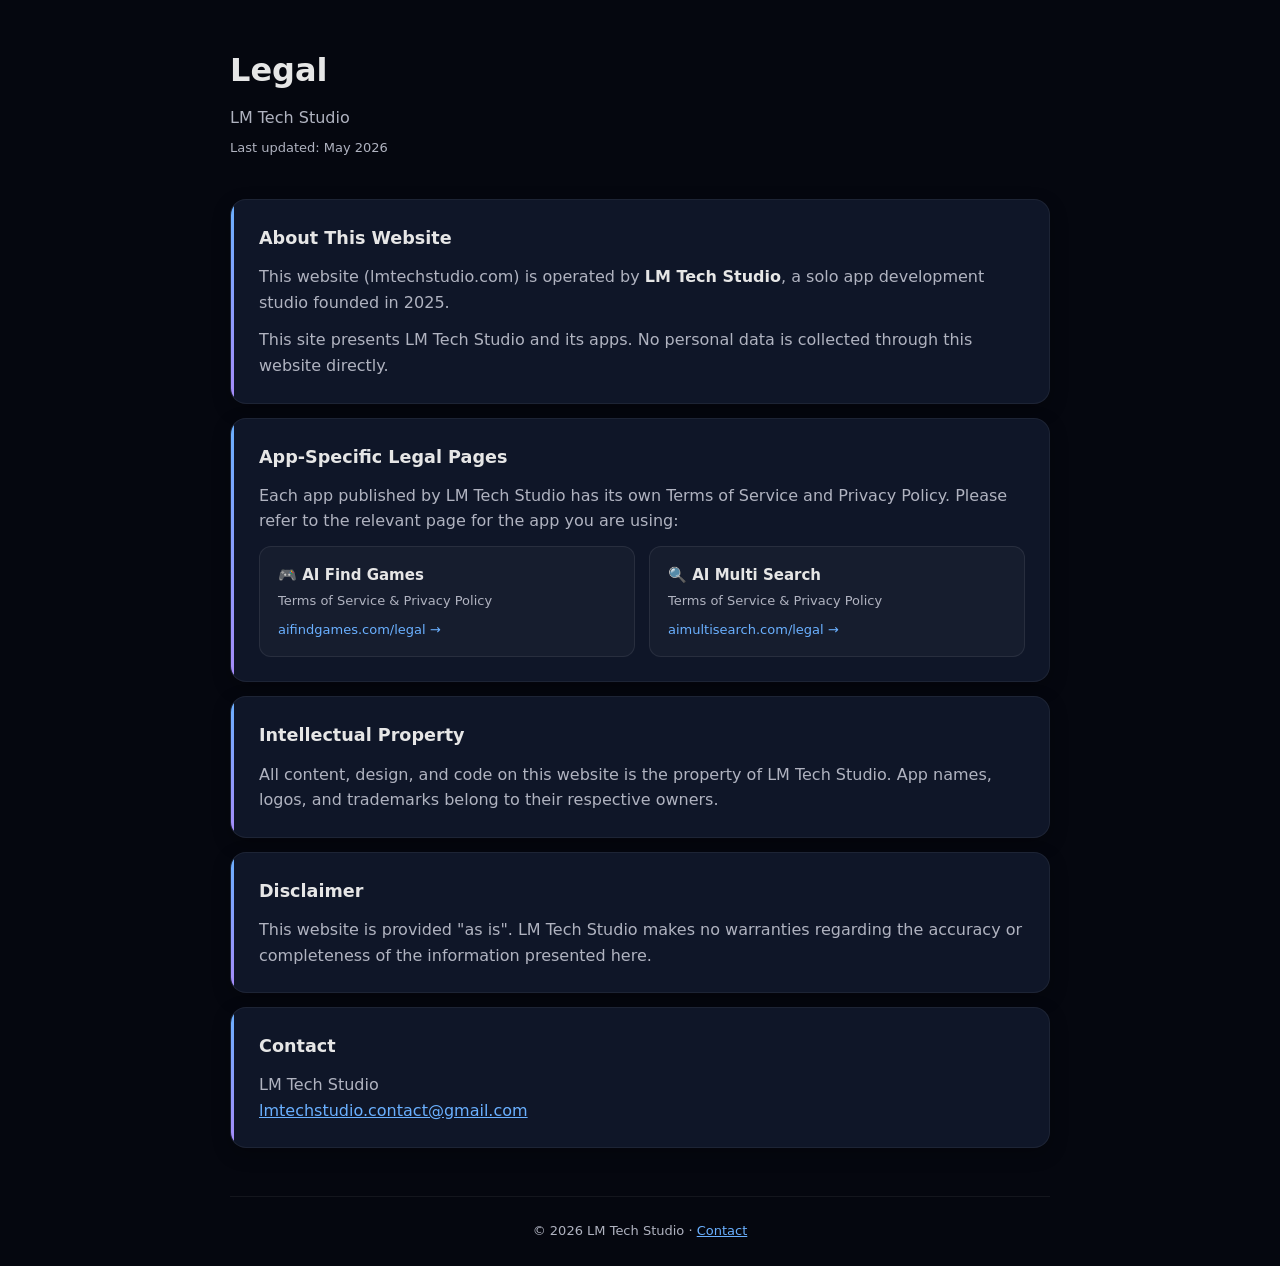
==== legal.html @ 690cc5b6 "Create legal.html" ====
<!DOCTYPE html>
<html lang="en">
<head>
<meta charset="UTF-8"/>
<meta name="viewport" content="width=device-width, initial-scale=1.0"/>
<title>LM Tech Studio – Legal</title>
<style>
:root{
  --bg:#05070f;
  --card:#0f1628;
  --text:#e6e6e6;
  --muted:#b0b3c0;
  --radius:16px;
  --line:rgba(255,255,255,0.06);
  --accent1:#6ab0ff;
  --accent2:#a78bfa;
}
body{
  margin:0;
  padding:24px;
  background:var(--bg);
  color:var(--text);
  font-family:system-ui,-apple-system,BlinkMacSystemFont,"Segoe UI",Roboto,Arial,sans-serif;
  line-height:1.6;
}
.container{
  max-width:820px;
  margin:0 auto;
}
h1{
  font-size:2rem;
  margin-bottom:8px;
}
.subtitle{
  color:var(--muted);
  margin-bottom:8px;
}
.updated{
  font-size:13px;
  color:var(--muted);
  margin-bottom:40px;
}
.card{
  background:var(--card);
  border-radius:var(--radius);
  border:1px solid var(--line);
  box-shadow:0 6px 18px rgba(0,0,0,0.25);
  overflow:hidden;
  position:relative;
  padding:24px 24px 24px 28px;
  margin-bottom:14px;
}
.card::before{
  content:"";
  position:absolute;
  left:0;
  top:0;
  height:100%;
  width:3px;
  background:linear-gradient(180deg,var(--accent1),var(--accent2));
}
h2{
  font-size:1.1rem;
  margin:0 0 12px;
  color:var(--text);
}
p{
  color:var(--muted);
  margin:0 0 12px;
}
p:last-child{ margin-bottom:0; }
strong{ color:var(--text); }
a{ color:var(--accent1); }

/* App links cards */
.app-links{
  display:grid;
  grid-template-columns:repeat(2, 1fr);
  gap:14px;
  margin-top:8px;
}
.app-link-card{
  background:rgba(255,255,255,0.03);
  border:1px solid rgba(255,255,255,0.08);
  border-radius:12px;
  padding:16px 18px;
  text-decoration:none;
  color:var(--text);
  transition:background 0.2s ease, border-color 0.2s ease;
  display:block;
}
.app-link-card:hover{
  background:rgba(255,255,255,0.06);
  border-color:rgba(255,255,255,0.15);
}
.app-link-card .app-name{
  font-weight:600;
  font-size:15px;
  margin-bottom:4px;
  color:var(--text);
}
.app-link-card .app-desc{
  font-size:13px;
  color:var(--muted);
}
.app-link-card .app-arrow{
  font-size:13px;
  color:var(--accent1);
  margin-top:8px;
  display:block;
}

.divider{
  border:none;
  border-top:1px solid var(--line);
  margin:40px 0;
}
.section-title{
  font-size:1.5rem;
  font-weight:700;
  margin:0 0 20px;
}
.updated-small{
  font-size:13px;
  color:var(--muted);
  margin-bottom:24px;
}

footer{
  margin-top:48px;
  padding-top:24px;
  border-top:1px solid var(--line);
  font-size:13px;
  color:var(--muted);
  text-align:center;
}
footer a{ color:var(--accent1); }

@media(max-width:600px){
  body{padding:18px;}
  h1{font-size:1.7rem;}
  .app-links{grid-template-columns:1fr;}
}
</style>
</head>
<body>
<div class="container">

  <h1>Legal</h1>
  <p class="subtitle">LM Tech Studio</p>
  <p class="updated">Last updated: May 2026</p>

  <!-- ── WEBSITE ─────────────────────────────────────────────────────────── -->
  <div class="card">
    <h2>About This Website</h2>
    <p>This website (lmtechstudio.com) is operated by <strong>LM Tech Studio</strong>, a solo app development studio founded in 2025.</p>
    <p>This site presents LM Tech Studio and its apps. No personal data is collected through this website directly.</p>
  </div>

  <div class="card">
    <h2>App-Specific Legal Pages</h2>
    <p>Each app published by LM Tech Studio has its own Terms of Service and Privacy Policy. Please refer to the relevant page for the app you are using:</p>
    <div class="app-links">
      <a class="app-link-card" href="https://aifindgames.com/legal.html" target="_blank" rel="noopener noreferrer">
        <div class="app-name">🎮 AI Find Games</div>
        <div class="app-desc">Terms of Service &amp; Privacy Policy</div>
        <span class="app-arrow">aifindgames.com/legal →</span>
      </a>
      <a class="app-link-card" href="https://aimultisearch.com/legal.html" target="_blank" rel="noopener noreferrer">
        <div class="app-name">🔍 AI Multi Search</div>
        <div class="app-desc">Terms of Service &amp; Privacy Policy</div>
        <span class="app-arrow">aimultisearch.com/legal →</span>
      </a>
    </div>
  </div>

  <div class="card">
    <h2>Intellectual Property</h2>
    <p>All content, design, and code on this website is the property of LM Tech Studio. App names, logos, and trademarks belong to their respective owners.</p>
  </div>

  <div class="card">
    <h2>Disclaimer</h2>
    <p>This website is provided "as is". LM Tech Studio makes no warranties regarding the accuracy or completeness of the information presented here.</p>
  </div>

  <div class="card">
    <h2>Contact</h2>
    <p>LM Tech Studio<br/>
    <a href="mailto:lmtechstudio.contact@gmail.com">lmtechstudio.contact@gmail.com</a></p>
  </div>

  <footer>
    © 2026 LM Tech Studio ·
    <a href="mailto:lmtechstudio.contact@gmail.com">Contact</a>
  </footer>

</div>
</body>
</html>
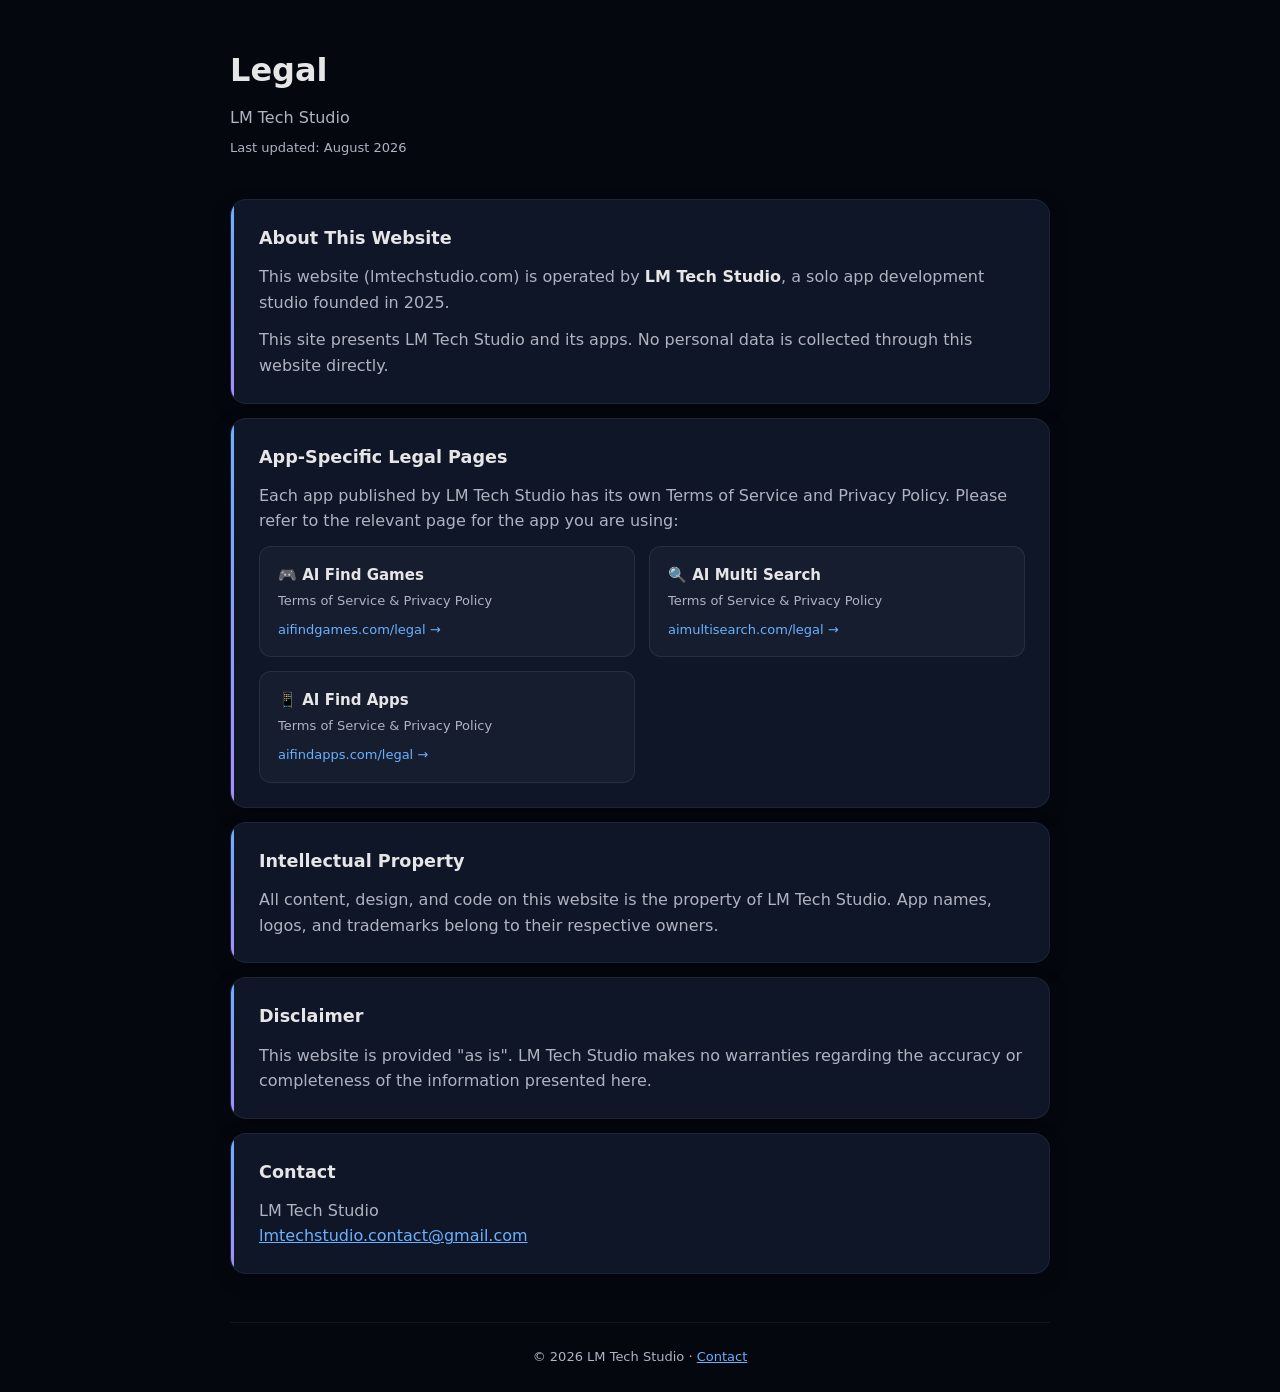
==== commit c61cadd5: "Update last updated date and add new app links" ====
--- a/legal.html
+++ b/legal.html
@@ -148,7 +148,7 @@
 
   <h1>Legal</h1>
   <p class="subtitle">LM Tech Studio</p>
-  <p class="updated">Last updated: May 2026</p>
+  <p class="updated">Last updated: August 2026</p>
 
   <!-- ── WEBSITE ─────────────────────────────────────────────────────────── -->
   <div class="card">
@@ -171,6 +171,11 @@
         <div class="app-desc">Terms of Service &amp; Privacy Policy</div>
         <span class="app-arrow">aimultisearch.com/legal →</span>
       </a>
+      <a class="app-link-card" href="https://aifindapps.com/legal" target="_blank" rel="noopener noreferrer">
+        <div class="app-name">📱 AI Find Apps</div>
+        <div class="app-desc">Terms of Service &amp; Privacy Policy</div>
+        <span class="app-arrow">aifindapps.com/legal →</span>
+      </a>
     </div>
   </div>
 
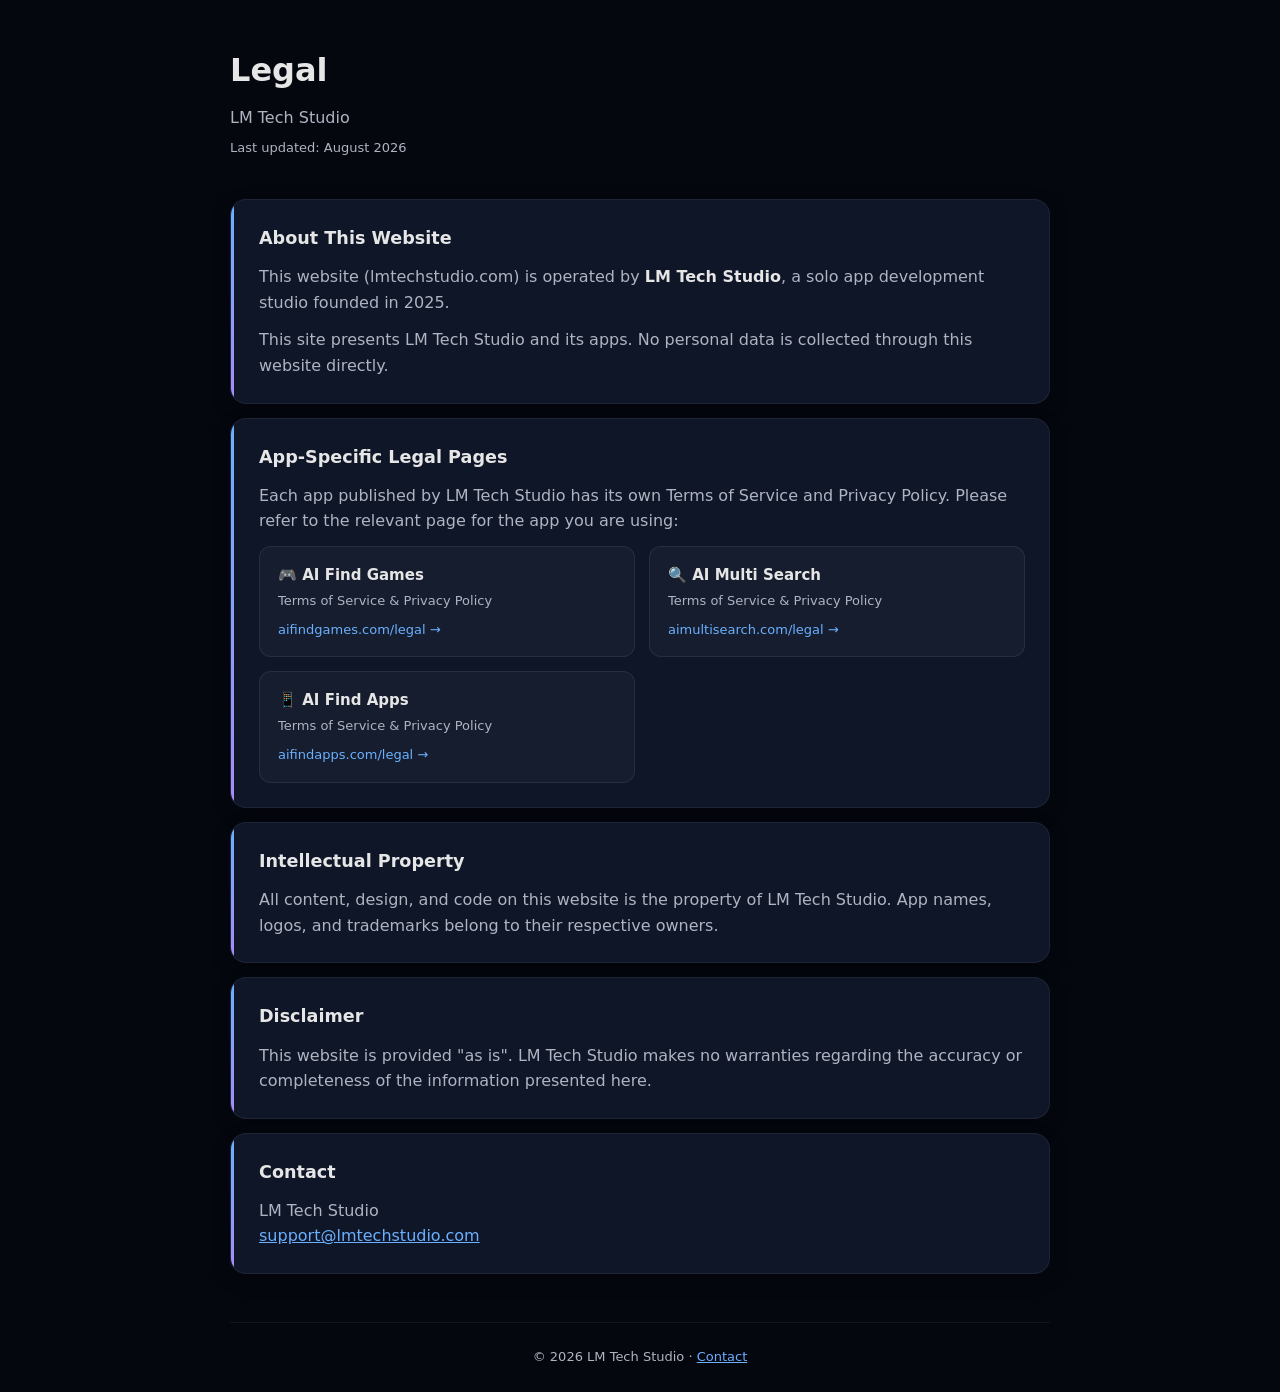
==== commit 7db16e04: "Update contact email addresses in legal.html" ====
--- a/legal.html
+++ b/legal.html
@@ -192,12 +192,12 @@
   <div class="card">
     <h2>Contact</h2>
     <p>LM Tech Studio<br/>
-    <a href="mailto:lmtechstudio.contact@gmail.com">lmtechstudio.contact@gmail.com</a></p>
+    <a href="mailto:support@lmtechstudio.com">support@lmtechstudio.com</a></p>
   </div>
 
   <footer>
     © 2026 LM Tech Studio ·
-    <a href="mailto:lmtechstudio.contact@gmail.com">Contact</a>
+    <a href="mailto:support@lmtechstudio.com">Contact</a>
   </footer>
 
 </div>
